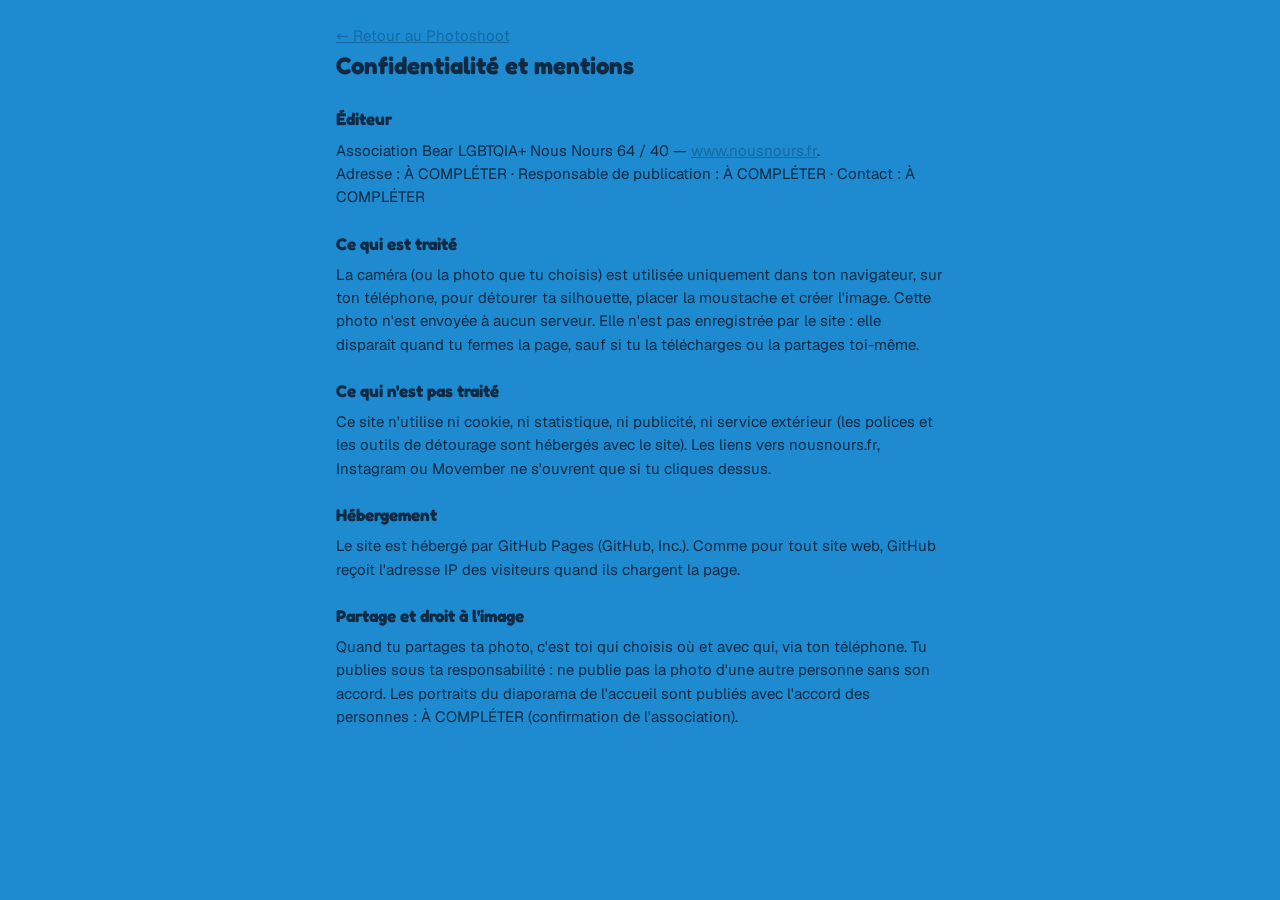
==== confidentialite.html @ da4e9d9c "Étape 7 : confidentialité visible, page confidentialite.html, case #lgbt #Bear décochable, avertisse" ====
<!DOCTYPE html>
<html lang="fr">
<head>
<meta charset="UTF-8">
<meta http-equiv="Content-Security-Policy" content="default-src 'none'; script-src 'self' 'wasm-unsafe-eval' 'unsafe-eval'; style-src 'self'; img-src 'self' blob: data:; font-src 'self'; media-src 'self' blob:; connect-src 'self'; worker-src 'self' blob:; manifest-src 'self'; base-uri 'none'; form-action 'none'">
<meta name="referrer" content="no-referrer">
<meta name="viewport" content="width=device-width, initial-scale=1">
<title>Confidentialité · Movember Nous Nours</title>
<link rel="stylesheet" href="style.css">
</head>
<body>
<main class="legal">
<p><a href="index.html">← Retour au Photoshoot</a></p>
<h1>Confidentialité et mentions</h1>

<h2>Éditeur</h2>
<p>Association Bear LGBTQIA+ Nous Nours 64 / 40 — <a href="https://www.nousnours.fr" rel="noopener">www.nousnours.fr</a>.<br>
Adresse : À COMPLÉTER · Responsable de publication : À COMPLÉTER · Contact : À COMPLÉTER</p>

<h2>Ce qui est traité</h2>
<p>La caméra (ou la photo que tu choisis) est utilisée uniquement dans ton navigateur, sur ton téléphone, pour détourer ta silhouette, placer la moustache et créer l'image. Cette photo n'est envoyée à aucun serveur. Elle n'est pas enregistrée par le site : elle disparaît quand tu fermes la page, sauf si tu la télécharges ou la partages toi-même.</p>

<h2>Ce qui n'est pas traité</h2>
<p>Ce site n'utilise ni cookie, ni statistique, ni publicité, ni service extérieur (les polices et les outils de détourage sont hébergés avec le site). Les liens vers nousnours.fr, Instagram ou Movember ne s'ouvrent que si tu cliques dessus.</p>

<h2>Hébergement</h2>
<p>Le site est hébergé par GitHub Pages (GitHub, Inc.). Comme pour tout site web, GitHub reçoit l'adresse IP des visiteurs quand ils chargent la page.</p>

<h2>Partage et droit à l'image</h2>
<p>Quand tu partages ta photo, c'est toi qui choisis où et avec qui, via ton téléphone. Tu publies sous ta responsabilité : ne publie pas la photo d'une autre personne sans son accord. Les portraits du diaporama de l'accueil sont publiés avec l'accord des personnes : À COMPLÉTER (confirmation de l'association).</p>
</main>
</body>
</html>
---- style.css ----
@font-face{font-family:"Fredoka";font-style:normal;font-weight:500;font-display:swap;src:url("fonts/fredoka-latin-500.woff2") format("woff2");unicode-range:U+0000-00FF,U+0131,U+0152-0153,U+02BB-02BC,U+02C6,U+02DA,U+02DC,U+0304,U+0308,U+0329,U+2000-206F,U+20AC,U+2122,U+2191,U+2193,U+2212,U+2215,U+FEFF,U+FFFD}
@font-face{font-family:"Fredoka";font-style:normal;font-weight:600;font-display:swap;src:url("fonts/fredoka-latin-600.woff2") format("woff2");unicode-range:U+0000-00FF,U+0131,U+0152-0153,U+02BB-02BC,U+02C6,U+02DA,U+02DC,U+0304,U+0308,U+0329,U+2000-206F,U+20AC,U+2122,U+2191,U+2193,U+2212,U+2215,U+FEFF,U+FFFD}
@font-face{font-family:"Fredoka";font-style:normal;font-weight:700;font-display:swap;src:url("fonts/fredoka-latin-700.woff2") format("woff2");unicode-range:U+0000-00FF,U+0131,U+0152-0153,U+02BB-02BC,U+02C6,U+02DA,U+02DC,U+0304,U+0308,U+0329,U+2000-206F,U+20AC,U+2122,U+2191,U+2193,U+2212,U+2215,U+FEFF,U+FFFD}
@font-face{font-family:"Geist";font-style:normal;font-weight:400;font-display:swap;src:url("fonts/geist-latin-400.woff2") format("woff2");unicode-range:U+0000-00FF,U+0131,U+0152-0153,U+02BB-02BC,U+02C6,U+02DA,U+02DC,U+0304,U+0308,U+0329,U+2000-206F,U+20AC,U+2122,U+2191,U+2193,U+2212,U+2215,U+FEFF,U+FFFD}
@font-face{font-family:"Geist";font-style:normal;font-weight:600;font-display:swap;src:url("fonts/geist-latin-600.woff2") format("woff2");unicode-range:U+0000-00FF,U+0131,U+0152-0153,U+02BB-02BC,U+02C6,U+02DA,U+02DC,U+0304,U+0308,U+0329,U+2000-206F,U+20AC,U+2122,U+2191,U+2193,U+2212,U+2215,U+FEFF,U+FFFD}
:root{
  --blue:#1e8bd0; --blue-deep:#136aa3; --orange:#ff7a1a; --cream:#fff8e6; --ink:#102a43; --fur:#7a4a22;
  --safe-t:env(safe-area-inset-top,0px); --safe-b:env(safe-area-inset-bottom,0px);
}
*{box-sizing:border-box;margin:0;padding:0}
html,body{background:var(--blue);color:#fff;font-family:"Geist",system-ui,sans-serif;-webkit-tap-highlight-color:transparent}
h1,h2,h3,.fr{font-family:"Fredoka",system-ui,sans-serif}
button{font:inherit;color:inherit;background:none;border:0;cursor:pointer}
img{display:block;max-width:100%}
[hidden]{display:none!important}
:focus-visible{outline:3px solid #fff;outline-offset:2px}

/* ---------- header ---------- */
.top{position:sticky;top:0;z-index:30;padding-top:var(--safe-t);backdrop-filter:blur(14px);-webkit-backdrop-filter:blur(14px);background:rgba(30,139,208,.82);border-bottom:1px solid rgba(255,255,255,.18)}
.top-in{max-width:520px;margin:0 auto;height:58px;padding:0 16px;display:flex;align-items:center;justify-content:space-between}
.brand{display:flex;align-items:center;gap:10px}
.brand-dot{width:38px;height:38px;border-radius:50%;background:#fff;display:grid;place-items:center;overflow:hidden;box-shadow:0 2px 8px rgba(0,0,0,.2)}
.brand-dot img{width:30px;height:30px;object-fit:contain}
.brand b{font-family:"Fredoka";font-weight:700;letter-spacing:.04em}
.tag{margin-left:4px;font-size:10px;font-weight:700;padding:5px 10px;border-radius:99px;background:#fff;color:var(--blue)}
.btn-info{display:inline-flex;align-items:center;color:inherit;text-decoration:none;height:32px;padding:0 14px;border-radius:99px;background:rgba(255,255,255,.18);font-size:12px;font-weight:600}
#infos a{color:#fff;text-decoration:underline}
#infos{max-width:520px;margin:0 auto;padding:12px 16px;font-size:13px;line-height:1.4;background:rgba(0,0,0,.22)}

/* ---------- landing ---------- */
main{max-width:520px;margin:0 auto;padding:20px 16px calc(40px + var(--safe-b))}
.hero{position:relative;border-radius:28px;padding:18px;color:var(--ink);background:linear-gradient(180deg,rgba(255,255,255,.18),rgba(255,255,255,.62));border:1px solid rgba(255,255,255,.5);box-shadow:0 24px 60px rgba(8,50,84,.35)}
.hero-pills{display:flex;justify-content:space-between;align-items:center;gap:6px}
.pill-black{background:#000;color:#fff;font-size:clamp(6px,1.78vw,11px);font-weight:700;letter-spacing:0;padding:8px 12px;border-radius:99px;white-space:nowrap;min-width:0}
.pill-orange{flex:none;text-decoration:none;display:inline-block;background:var(--orange);color:#fff;font-size:clamp(9px,2.6vw,11px);font-weight:700;padding:8px 10px;border-radius:99px;white-space:nowrap}
.hero-grid{margin-top:16px;display:grid;grid-template-columns:1.12fr .88fr;gap:12px;align-items:start}
.hero-logo{width:100%}
.hero-title{width:100%;margin-top:2px}
.dates span{font-weight:500;opacity:.95}
.dates{margin-top:16px;text-align:center;white-space:nowrap;font-family:"Fredoka";font-weight:600;font-size:clamp(10px,3vw,17px);color:#fff;text-shadow:0 2px 0 rgba(8,50,84,.35)}
.frame-wrap{position:relative;align-self:end;margin-bottom:6px}
.frame{position:relative;aspect-ratio:4/5;border-radius:22px;border:4px solid #fff;overflow:hidden;transform:rotate(2.5deg);box-shadow:0 10px 26px rgba(8,50,84,.35);background:var(--blue)}
.frame img.slide{position:absolute;inset:0;width:100%;height:100%;object-fit:cover;opacity:0;transition:opacity .9s ease}
.frame img.slide.on{opacity:1}
.frame-tag{position:absolute;right:-6px;bottom:-12px;background:#000;color:#fff;font-size:10px;font-weight:600;padding:5px 10px;border-radius:99px;transform:rotate(-6deg)}
.note{margin-top:18px;border:2px solid #000;border-radius:20px;background:#fff;padding:14px;display:flex;gap:12px;align-items:flex-start}
.note .ico{flex:none;width:48px;height:48px;border-radius:50%;background:var(--orange);border:3px solid #000;display:grid;place-items:center;overflow:hidden}
.note .ico img{width:30px}
.chips{display:flex;gap:6px;flex-wrap:wrap;margin-bottom:8px}
.chip{font-size:10px;font-weight:700;padding:4px 9px;border-radius:99px}
.chip.b{background:var(--blue);color:#fff}.chip.k{background:#000;color:#fff}
.note p{font-size:13px;line-height:1.35;font-weight:600}
.note small{display:block;margin-top:6px;font-size:11.5px;font-weight:400;color:rgba(16,42,67,.65);line-height:1.35}
.feat{margin-top:16px;display:flex;gap:8px;flex-wrap:wrap}
.feat span{font-size:11px;font-weight:700;padding:8px 14px;border-radius:99px}
.feat .f1{background:var(--blue);color:#fff}.feat .f2{background:#fff;color:#000;border:1px solid rgba(0,0,0,.1)}.feat .f3{background:#000;color:#fff}
.tiles{margin-top:16px;display:grid;grid-template-columns:repeat(4,1fr);gap:8px}
.tile{aspect-ratio:1;border-radius:14px;background:var(--cream);border:1px solid rgba(0,0,0,.07);display:grid;place-items:center;padding:8px}
.tile img{max-height:44px;object-fit:contain}
.cta{margin-top:18px;width:100%;height:58px;border-radius:99px;background:#000;color:#fff;font-family:"Fredoka";font-weight:700;font-size:19px;letter-spacing:.02em;box-shadow:0 10px 24px rgba(0,0,0,.3);transition:transform .12s}
.cta:active{transform:scale(.97)}
.cta-note{margin-top:8px;text-align:center;font-size:11px;font-weight:600;color:rgba(16,42,67,.6)}
.how{margin-top:22px;border-radius:22px;padding:16px;background:rgba(255,255,255,.1);border:1px solid rgba(255,255,255,.22)}
.how h2{font-size:12px;font-weight:700;letter-spacing:.12em;opacity:.85}
.how-grid{margin-top:12px;display:grid;grid-template-columns:repeat(3,1fr);gap:10px}
.how-grid div{border-radius:14px;padding:12px;font-size:12px;line-height:1.3;background:#fff;color:#000}
.how-grid div:last-child{background:#000;color:#fff}
.how-grid b{display:block;margin-bottom:4px;font-size:13px}
.pack{margin-top:22px;display:grid;grid-template-columns:1fr 1fr;gap:12px}
.pack img{border-radius:18px;border:4px solid #fff;box-shadow:0 8px 22px rgba(8,50,84,.3);width:100%}
footer a{color:inherit;text-decoration:underline;text-underline-offset:2px}
footer{margin-top:26px;font-size:11px;opacity:.8;text-align:center;line-height:1.5}

/* ---------- camera ---------- */
.screen{position:fixed;left:0;right:0;top:0;height:100vh;height:100dvh;z-index:50;background:#06202f;display:flex;flex-direction:column;padding-top:var(--safe-t);overflow:hidden}
#vid{position:absolute;width:2px;height:2px;opacity:0;pointer-events:none}
.cam-top{flex:none;display:flex;align-items:center;justify-content:space-between;gap:8px;padding:10px 12px}
.cam-top button{height:38px;padding:0 14px;border-radius:99px;background:rgba(255,255,255,.14);font-size:13px;font-weight:600}
.hint{flex:1;text-align:center;font-size:11px;font-weight:700;padding:9px 10px;border-radius:99px;background:#fff;color:#000;white-space:nowrap;overflow:hidden;text-overflow:ellipsis}
.stage{position:relative;flex:1 1 0;min-height:0;overflow:hidden}
#preview{position:absolute;left:10px;top:0;width:calc(100% - 20px);height:calc(100% - 6px);object-fit:contain;border-radius:14px}
.overlay{position:absolute;inset:0;display:grid;place-items:center;text-align:center;padding:24px}
#loading{background:rgba(6,32,47,.78);border-radius:14px;margin:0 10px;gap:14px;align-content:center}
.spin{width:44px;height:44px;border-radius:50%;border:5px solid rgba(255,255,255,.25);border-top-color:#fff;animation:spin 1s linear infinite;margin:0 auto}
@keyframes spin{to{transform:rotate(360deg)}}
#count{pointer-events:none;font-family:"Fredoka";font-weight:700;font-size:min(34vw,200px);color:#fff;text-shadow:0 6px 30px rgba(0,0,0,.5)}
#flash{background:#fff;opacity:0;pointer-events:none;border-radius:14px;margin:0 10px}
#flash.go{animation:flash .22s ease}
@keyframes flash{0%{opacity:0}40%{opacity:1}100%{opacity:0}}
#cam-error{background:rgba(6,32,47,.92);border-radius:14px;margin:0 10px;font-size:14px;line-height:1.45;gap:14px;align-content:center}
#cam-error button{margin:0 auto;height:44px;padding:0 20px;border-radius:99px;background:#fff;color:#000;font-weight:700}
.cam-bottom{flex:none;width:100%;max-width:720px;margin:0 auto;max-height:58vh;max-height:58dvh;overflow-y:auto;padding:8px 12px calc(10px + var(--safe-b));background:#06202f}
.carousel{display:flex;gap:8px;overflow-x:auto;scroll-snap-type:x proximity;padding:2px 2px 8px;scrollbar-width:none;-webkit-overflow-scrolling:touch}
.carousel::-webkit-scrollbar{display:none}
.card{flex:none;width:104px;scroll-snap-align:center;border-radius:16px;padding:8px 6px;display:flex;flex-direction:column;align-items:center;background:rgba(255,255,255,.12);border:2px solid rgba(255,255,255,.18);text-align:center;transition:transform .12s}
.card[aria-pressed=true]{background:#fff;border-color:#fff;color:#000;transform:scale(1.03)}
.card .im{height:42px;width:100%;display:grid;place-items:center}
.card .nf{font-size:30px;line-height:1}
.card .im img{max-height:38px;max-width:100%;object-fit:contain}
.card b{display:block;margin-top:4px;min-height:2.2em;font-family:"Fredoka";font-size:11px;line-height:1.1}
.card i{display:block;font-style:normal;font-size:9px;line-height:1.15;opacity:.7;margin-top:2px}
details#adjust summary{list-style:none;cursor:pointer;font-size:12px;font-weight:600;opacity:.85;padding:0 4px 6px}
details#adjust summary::-webkit-details-marker{display:none}
.sliders{display:grid;grid-template-columns:repeat(3,1fr);gap:8px;padding-bottom:8px}
.sliders label{min-width:0;font-size:10px;font-weight:600;color:rgba(255,255,255,.75)}
.sliders input{width:100%;accent-color:#fff}
.shutter-row{display:flex;align-items:center;justify-content:space-between;gap:12px}
.round{width:56px;height:56px;border-radius:50%;background:rgba(255,255,255,.14);display:grid;place-items:center;font-size:11px;font-weight:600;text-align:center;line-height:1.1;cursor:pointer}
.shutter{width:72px;height:72px;border-radius:50%;background:#fff;display:grid;place-items:center;box-shadow:0 0 0 6px rgba(255,255,255,.25);transition:transform .1s}
.shutter:active{transform:scale(.94)}
.shutter span{width:58px;height:58px;border-radius:50%;border:3px solid #000}

/* ---------- result ---------- */
.res-card{border-radius:24px;background:#fff;padding:8px;box-shadow:0 20px 50px rgba(8,50,84,.35)}
.res-card img{border-radius:18px;width:100%;aspect-ratio:4/5;object-fit:cover}
.res-meta{padding:10px 8px 6px;color:#000}
.res-meta b{font-family:"Fredoka";font-size:16px}
.res-meta small{display:block;font-size:12px;color:rgba(0,0,0,.6)}
.row2{margin-top:14px;display:grid;grid-template-columns:1fr 1fr;gap:10px}
.btn{height:50px;border-radius:99px;font-weight:700;font-size:14px;background:rgba(255,255,255,.16);border:1px solid rgba(255,255,255,.3)}
.btn.w{background:#fff;color:#000;border-color:#fff}
.share{margin-top:12px;width:100%;min-height:64px;border-radius:99px;background:#000;color:#fff;font-family:"Fredoka";font-weight:700;font-size:18px;box-shadow:0 10px 26px rgba(0,0,0,.3);padding:8px 18px;line-height:1.15}
.share small{display:block;font-family:"Geist";font-weight:400;font-size:11px;opacity:.75;margin-top:2px}
.packbox{margin-top:16px;border-radius:20px;background:#fff;color:#000;padding:14px}
.packbox h3{font-size:15px}
.packbox p{margin-top:4px;font-size:12px;line-height:1.4;color:rgba(0,0,0,.7)}
.pack3{margin-top:10px;display:grid;grid-template-columns:repeat(3,1fr);gap:8px}
.pack3 img{width:100%;aspect-ratio:4/5;object-fit:cover;border-radius:10px;border:1px solid rgba(0,0,0,.1);background:var(--blue)}
.cap{margin-top:12px;border-radius:14px;background:var(--cream);border:1px solid rgba(0,0,0,.1);padding:12px;font-size:12px;line-height:1.45}
.cap button{margin-top:8px;height:36px;padding:0 16px;border-radius:99px;background:var(--blue);color:#fff;font-weight:700;font-size:12px}
#toast{position:fixed;left:50%;bottom:calc(24px + var(--safe-b));transform:translate(-50%,20px);opacity:0;pointer-events:none;z-index:99;max-width:min(92vw,420px);background:#000;color:#fff;font-size:13px;font-weight:600;line-height:1.35;padding:12px 18px;border-radius:16px;text-align:center;transition:.25s}
#toast.on{opacity:1;transform:translate(-50%,0)}
@media (max-height:720px){
  .cam-top{padding:6px 12px}.cam-top button{height:34px}
  .card{width:88px;padding:6px 4px}.card .im{height:30px}.card .im img{max-height:28px}.card .nf{font-size:24px}.card i{display:none}.card b{min-height:0}
  .round{width:46px;height:46px}.shutter{width:62px;height:62px}.shutter span{width:48px;height:48px}
  .cam-bottom{padding-top:6px}
}
@media (max-height:560px){.sliders{display:none}}
@media (prefers-reduced-motion:reduce){*{animation:none!important;transition:none!important}}
#loading-text{margin-top:14px;font-weight:600}

#cap-text{user-select:text;-webkit-user-select:text}
.cap-tags{display:block;margin-top:8px;font-size:12px;font-weight:600}
.cap-warn{margin-top:8px;font-size:12px;line-height:1.4;color:rgba(16,42,67,.75)}
.legal{max-width:640px;margin:0 auto;padding:24px 16px 48px;line-height:1.55;font-size:15px;color:#102a43}
.legal h1{font-size:24px;margin:0 0 12px}.legal h2{font-size:17px;margin:22px 0 6px}
.legal a{color:#136aa3}
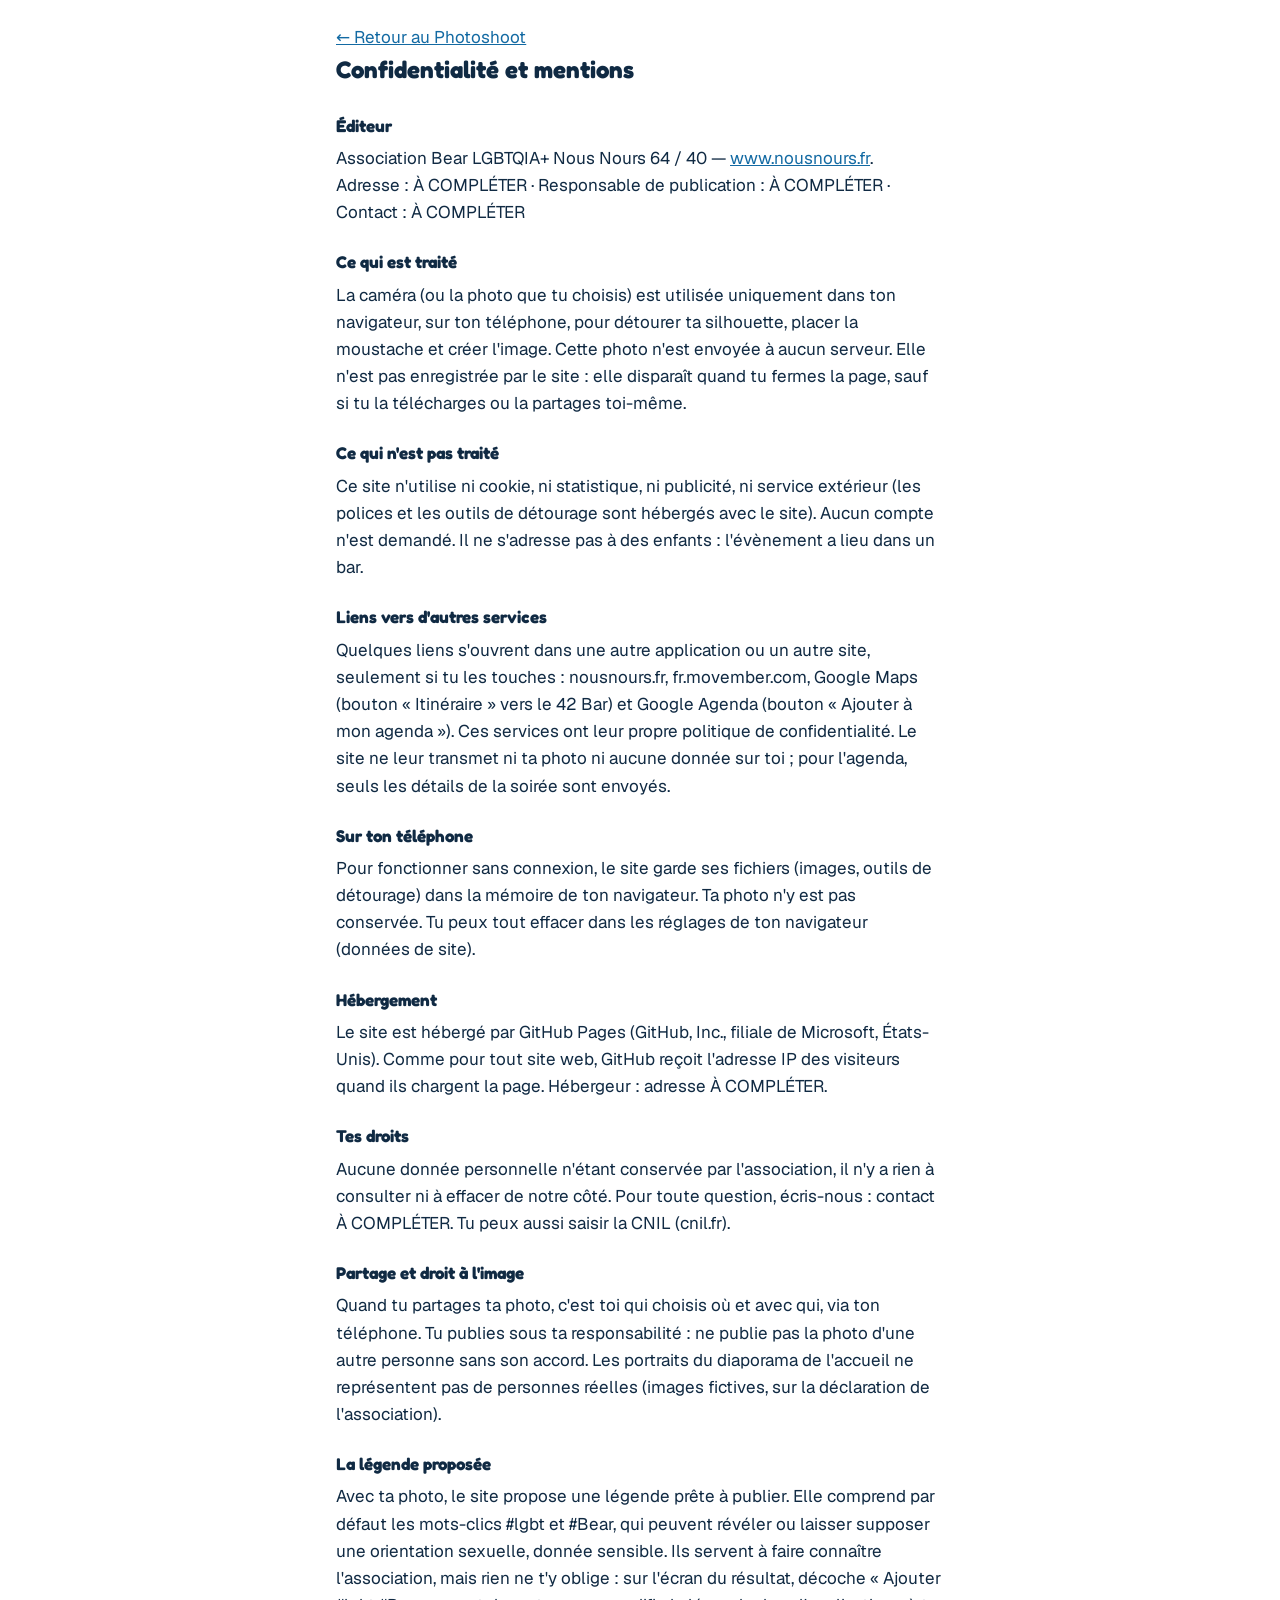
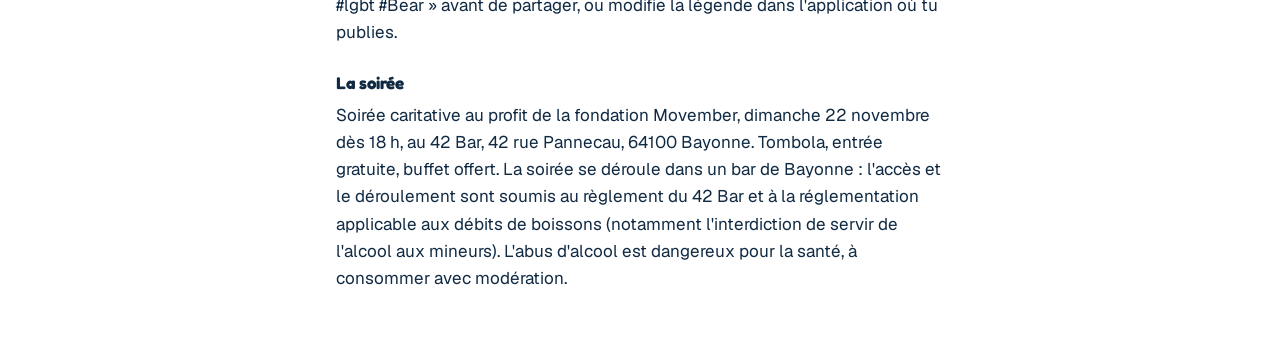
==== commit 7402184b: "Accessibilité, RGPD, petits écrans, agenda Google, partage via le menu natif - Agenda : lien Google " ====
--- a/confidentialite.html
+++ b/confidentialite.html
@@ -2,7 +2,7 @@
 <html lang="fr">
 <head>
 <meta charset="UTF-8">
-<meta http-equiv="Content-Security-Policy" content="default-src 'none'; script-src 'self' 'wasm-unsafe-eval' 'unsafe-eval'; style-src 'self'; img-src 'self' blob: data:; font-src 'self'; media-src 'self' blob:; connect-src 'self'; worker-src 'self' blob:; manifest-src 'self'; base-uri 'none'; form-action 'none'">
+<meta http-equiv="Content-Security-Policy" content="default-src 'none'; script-src 'none'; style-src 'self'; img-src 'self'; font-src 'self'; media-src 'self' blob:; connect-src 'self'; worker-src 'self' blob:; manifest-src 'self'; base-uri 'none'; form-action 'none'">
 <meta name="referrer" content="no-referrer">
 <meta name="viewport" content="width=device-width, initial-scale=1">
 <title>Confidentialité · Movember Nous Nours</title>
@@ -21,13 +21,28 @@
 <p>La caméra (ou la photo que tu choisis) est utilisée uniquement dans ton navigateur, sur ton téléphone, pour détourer ta silhouette, placer la moustache et créer l'image. Cette photo n'est envoyée à aucun serveur. Elle n'est pas enregistrée par le site : elle disparaît quand tu fermes la page, sauf si tu la télécharges ou la partages toi-même.</p>
 
 <h2>Ce qui n'est pas traité</h2>
-<p>Ce site n'utilise ni cookie, ni statistique, ni publicité, ni service extérieur (les polices et les outils de détourage sont hébergés avec le site). Les liens vers nousnours.fr, Instagram ou Movember ne s'ouvrent que si tu cliques dessus.</p>
+<p>Ce site n'utilise ni cookie, ni statistique, ni publicité, ni service extérieur (les polices et les outils de détourage sont hébergés avec le site). Aucun compte n'est demandé. Il ne s'adresse pas à des enfants : l'évènement a lieu dans un bar.</p>
+
+<h2>Liens vers d'autres services</h2>
+<p>Quelques liens s'ouvrent dans une autre application ou un autre site, seulement si tu les touches : nousnours.fr, fr.movember.com, Google Maps (bouton « Itinéraire » vers le 42 Bar) et Google Agenda (bouton « Ajouter à mon agenda »). Ces services ont leur propre politique de confidentialité. Le site ne leur transmet ni ta photo ni aucune donnée sur toi ; pour l'agenda, seuls les détails de la soirée sont envoyés.</p>
+
+<h2>Sur ton téléphone</h2>
+<p>Pour fonctionner sans connexion, le site garde ses fichiers (images, outils de détourage) dans la mémoire de ton navigateur. Ta photo n'y est pas conservée. Tu peux tout effacer dans les réglages de ton navigateur (données de site).</p>
 
 <h2>Hébergement</h2>
-<p>Le site est hébergé par GitHub Pages (GitHub, Inc.). Comme pour tout site web, GitHub reçoit l'adresse IP des visiteurs quand ils chargent la page.</p>
+<p>Le site est hébergé par GitHub Pages (GitHub, Inc., filiale de Microsoft, États-Unis). Comme pour tout site web, GitHub reçoit l'adresse IP des visiteurs quand ils chargent la page. Hébergeur : adresse À COMPLÉTER.</p>
+
+<h2>Tes droits</h2>
+<p>Aucune donnée personnelle n'étant conservée par l'association, il n'y a rien à consulter ni à effacer de notre côté. Pour toute question, écris-nous : contact À COMPLÉTER. Tu peux aussi saisir la CNIL (cnil.fr).</p>
 
 <h2>Partage et droit à l'image</h2>
-<p>Quand tu partages ta photo, c'est toi qui choisis où et avec qui, via ton téléphone. Tu publies sous ta responsabilité : ne publie pas la photo d'une autre personne sans son accord. Les portraits du diaporama de l'accueil sont publiés avec l'accord des personnes : À COMPLÉTER (confirmation de l'association).</p>
+<p>Quand tu partages ta photo, c'est toi qui choisis où et avec qui, via ton téléphone. Tu publies sous ta responsabilité : ne publie pas la photo d'une autre personne sans son accord. Les portraits du diaporama de l'accueil ne représentent pas de personnes réelles (images fictives, sur la déclaration de l'association).</p>
+
+<h2>La légende proposée</h2>
+<p>Avec ta photo, le site propose une légende prête à publier. Elle comprend par défaut les mots-clics #lgbt et #Bear, qui peuvent révéler ou laisser supposer une orientation sexuelle, donnée sensible. Ils servent à faire connaître l'association, mais rien ne t'y oblige : sur l'écran du résultat, décoche « Ajouter #lgbt #Bear » avant de partager, ou modifie la légende dans l'application où tu publies.</p>
+
+<h2>La soirée</h2>
+<p>Soirée caritative au profit de la fondation Movember, dimanche 22 novembre dès 18 h, au 42 Bar, 42 rue Pannecau, 64100 Bayonne. Tombola, entrée gratuite, buffet offert. La soirée se déroule dans un bar de Bayonne : l'accès et le déroulement sont soumis au règlement du 42 Bar et à la réglementation applicable aux débits de boissons (notamment l'interdiction de servir de l'alcool aux mineurs). L'abus d'alcool est dangereux pour la santé, à consommer avec modération.</p>
 </main>
 </body>
 </html>
--- a/style.css
+++ b/style.css
@@ -4,79 +4,80 @@
 @font-face{font-family:"Geist";font-style:normal;font-weight:400;font-display:swap;src:url("fonts/geist-latin-400.woff2") format("woff2");unicode-range:U+0000-00FF,U+0131,U+0152-0153,U+02BB-02BC,U+02C6,U+02DA,U+02DC,U+0304,U+0308,U+0329,U+2000-206F,U+20AC,U+2122,U+2191,U+2193,U+2212,U+2215,U+FEFF,U+FFFD}
 @font-face{font-family:"Geist";font-style:normal;font-weight:600;font-display:swap;src:url("fonts/geist-latin-600.woff2") format("woff2");unicode-range:U+0000-00FF,U+0131,U+0152-0153,U+02BB-02BC,U+02C6,U+02DA,U+02DC,U+0304,U+0308,U+0329,U+2000-206F,U+20AC,U+2122,U+2191,U+2193,U+2212,U+2215,U+FEFF,U+FFFD}
 :root{
-  --blue:#1e8bd0; --blue-deep:#136aa3; --orange:#ff7a1a; --cream:#fff8e6; --ink:#102a43; --fur:#7a4a22;
+  --blue:#1976b5; --blue-deep:#136aa3; --orange:#a94400; --cream:#fff8e6; --ink:#102a43; --fur:#7a4a22;
   --safe-t:env(safe-area-inset-top,0px); --safe-b:env(safe-area-inset-bottom,0px);
 }
 *{box-sizing:border-box;margin:0;padding:0}
-html,body{background:var(--blue);color:#fff;font-family:"Geist",system-ui,sans-serif;-webkit-tap-highlight-color:transparent}
+html,body{background:var(--blue);color:#fff;font-family:"Geist",system-ui,sans-serif;font-size:100%;line-height:1.5;-webkit-tap-highlight-color:transparent}
 h1,h2,h3,.fr{font-family:"Fredoka",system-ui,sans-serif}
 button{font:inherit;color:inherit;background:none;border:0;cursor:pointer}
 img{display:block;max-width:100%}
 [hidden]{display:none!important}
-:focus-visible{outline:3px solid #fff;outline-offset:2px}
+:focus-visible{outline:3px solid #000;outline-offset:2px;box-shadow:0 0 0 2px #fff}   /* anneau noir + liseré blanc : visible sur fond clair comme sombre */
+.skip{position:absolute;left:8px;top:-60px;z-index:100;background:#fff;color:#000;padding:12px 16px;border-radius:12px;font-weight:700}.skip:focus{top:8px}
 
 /* ---------- header ---------- */
-.top{position:sticky;top:0;z-index:30;padding-top:var(--safe-t);backdrop-filter:blur(14px);-webkit-backdrop-filter:blur(14px);background:rgba(30,139,208,.82);border-bottom:1px solid rgba(255,255,255,.18)}
-.top-in{max-width:520px;margin:0 auto;height:58px;padding:0 16px;display:flex;align-items:center;justify-content:space-between}
+.top{position:sticky;top:0;z-index:30;padding-top:var(--safe-t);background:rgba(25,118,181,.82);border-bottom:1px solid rgba(255,255,255,.18)}
+.top-in{max-width:520px;margin:0 auto;min-height:58px;padding:5px 16px;display:flex;align-items:center;justify-content:space-between;flex-wrap:wrap;gap:6px}
 .brand{display:flex;align-items:center;gap:10px}
 .brand-dot{width:38px;height:38px;border-radius:50%;background:#fff;display:grid;place-items:center;overflow:hidden;box-shadow:0 2px 8px rgba(0,0,0,.2)}
 .brand-dot img{width:30px;height:30px;object-fit:contain}
 .brand b{font-family:"Fredoka";font-weight:700;letter-spacing:.04em}
-.tag{margin-left:4px;font-size:10px;font-weight:700;padding:5px 10px;border-radius:99px;background:#fff;color:var(--blue)}
-.btn-info{display:inline-flex;align-items:center;color:inherit;text-decoration:none;height:32px;padding:0 14px;border-radius:99px;background:rgba(255,255,255,.18);font-size:12px;font-weight:600}
+.tag{margin-left:4px;font-size:.875rem;font-weight:700;padding:5px 10px;border-radius:99px;background:#fff;color:var(--blue)}
+.btn-info{display:inline-flex;align-items:center;color:inherit;text-decoration:none;min-height:48px;padding:0 16px;border-radius:99px;background:rgba(0,0,0,.28);font-size:.875rem;font-weight:600}
 #infos a{color:#fff;text-decoration:underline}
-#infos{max-width:520px;margin:0 auto;padding:12px 16px;font-size:13px;line-height:1.4;background:rgba(0,0,0,.22)}
+#infos{max-width:520px;margin:12px auto 0;padding:12px 16px;font-size:.875rem;line-height:1.5;background:rgba(0,0,0,.22);border-radius:14px}
 
 /* ---------- landing ---------- */
 main{max-width:520px;margin:0 auto;padding:20px 16px calc(40px + var(--safe-b))}
 .hero{position:relative;border-radius:28px;padding:18px;color:var(--ink);background:linear-gradient(180deg,rgba(255,255,255,.18),rgba(255,255,255,.62));border:1px solid rgba(255,255,255,.5);box-shadow:0 24px 60px rgba(8,50,84,.35)}
-.hero-pills{display:flex;justify-content:space-between;align-items:center;gap:6px}
-.pill-black{background:#000;color:#fff;font-size:clamp(6px,1.78vw,11px);font-weight:700;letter-spacing:0;padding:8px 12px;border-radius:99px;white-space:nowrap;min-width:0}
-.pill-orange{flex:none;text-decoration:none;display:inline-block;background:var(--orange);color:#fff;font-size:clamp(9px,2.6vw,11px);font-weight:700;padding:8px 10px;border-radius:99px;white-space:nowrap}
+.hero-pills{display:flex;justify-content:space-between;align-items:center;gap:8px;flex-wrap:wrap}
+.pill-black{background:#000;color:#fff;font-size:.875rem;font-weight:700;letter-spacing:0;padding:8px 14px;border-radius:18px;min-width:0;line-height:1.3}
+.pill-orange{flex:none;text-decoration:none;display:inline-flex;align-items:center;min-height:48px;background:var(--orange);color:#fff;font-size:.875rem;font-weight:700;padding:0 16px;border-radius:99px;white-space:nowrap}
 .hero-grid{margin-top:16px;display:grid;grid-template-columns:1.12fr .88fr;gap:12px;align-items:start}
 .hero-logo{width:100%}
 .hero-title{width:100%;margin-top:2px}
 .dates span{font-weight:500;opacity:.95}
-.dates{margin-top:16px;text-align:center;white-space:nowrap;font-family:"Fredoka";font-weight:600;font-size:clamp(10px,3vw,17px);color:#fff;text-shadow:0 2px 0 rgba(8,50,84,.35)}
+.dates{margin-top:16px;text-align:center;font-family:"Fredoka";font-weight:600;font-size:clamp(1rem,4.4vw,1.25rem);color:#fff;text-shadow:0 2px 0 rgba(8,50,84,.35)}
 .frame-wrap{position:relative;align-self:end;margin-bottom:6px}
 .frame{position:relative;aspect-ratio:4/5;border-radius:22px;border:4px solid #fff;overflow:hidden;transform:rotate(2.5deg);box-shadow:0 10px 26px rgba(8,50,84,.35);background:var(--blue)}
 .frame img.slide{position:absolute;inset:0;width:100%;height:100%;object-fit:cover;opacity:0;transition:opacity .9s ease}
 .frame img.slide.on{opacity:1}
-.frame-tag{position:absolute;right:-6px;bottom:-12px;background:#000;color:#fff;font-size:10px;font-weight:600;padding:5px 10px;border-radius:99px;transform:rotate(-6deg)}
+.frame-tag{position:absolute;right:-6px;bottom:-12px;background:#000;color:#fff;font-size:.875rem;font-weight:600;padding:5px 10px;border-radius:99px;transform:rotate(-6deg)}
 .note{margin-top:18px;border:2px solid #000;border-radius:20px;background:#fff;padding:14px;display:flex;gap:12px;align-items:flex-start}
 .note .ico{flex:none;width:48px;height:48px;border-radius:50%;background:var(--orange);border:3px solid #000;display:grid;place-items:center;overflow:hidden}
 .note .ico img{width:30px}
 .chips{display:flex;gap:6px;flex-wrap:wrap;margin-bottom:8px}
-.chip{font-size:10px;font-weight:700;padding:4px 9px;border-radius:99px}
+.chip{font-size:.875rem;font-weight:700;padding:4px 9px;border-radius:99px}
 .chip.b{background:var(--blue);color:#fff}.chip.k{background:#000;color:#fff}
-.note p{font-size:13px;line-height:1.35;font-weight:600}
-.note small{display:block;margin-top:6px;font-size:11.5px;font-weight:400;color:rgba(16,42,67,.65);line-height:1.35}
+.note p{font-size:1rem;line-height:1.5;font-weight:600}
+.note small{display:block;margin-top:6px;font-size:.875rem;font-weight:400;color:rgba(16,42,67,.85);line-height:1.5}
 .feat{margin-top:16px;display:flex;gap:8px;flex-wrap:wrap}
-.feat span{font-size:11px;font-weight:700;padding:8px 14px;border-radius:99px}
+.feat span{font-size:.875rem;font-weight:700;padding:8px 14px;border-radius:99px}
 .feat .f1{background:var(--blue);color:#fff}.feat .f2{background:#fff;color:#000;border:1px solid rgba(0,0,0,.1)}.feat .f3{background:#000;color:#fff}
 .tiles{margin-top:16px;display:grid;grid-template-columns:repeat(4,1fr);gap:8px}
 .tile{aspect-ratio:1;border-radius:14px;background:var(--cream);border:1px solid rgba(0,0,0,.07);display:grid;place-items:center;padding:8px}
 .tile img{max-height:44px;object-fit:contain}
-.cta{margin-top:18px;width:100%;height:58px;border-radius:99px;background:#000;color:#fff;font-family:"Fredoka";font-weight:700;font-size:19px;letter-spacing:.02em;box-shadow:0 10px 24px rgba(0,0,0,.3);transition:transform .12s}
+.cta{margin-top:18px;width:100%;min-height:58px;border-radius:99px;background:#000;color:#fff;font-family:"Fredoka";font-weight:700;font-size:1.2rem;letter-spacing:.02em;box-shadow:0 10px 24px rgba(0,0,0,.3);transition:transform .12s}
 .cta:active{transform:scale(.97)}
-.cta-note{margin-top:8px;text-align:center;font-size:11px;font-weight:600;color:rgba(16,42,67,.6)}
-.how{margin-top:22px;border-radius:22px;padding:16px;background:rgba(255,255,255,.1);border:1px solid rgba(255,255,255,.22)}
-.how h2{font-size:12px;font-weight:700;letter-spacing:.12em;opacity:.85}
-.how-grid{margin-top:12px;display:grid;grid-template-columns:repeat(3,1fr);gap:10px}
-.how-grid div{border-radius:14px;padding:12px;font-size:12px;line-height:1.3;background:#fff;color:#000}
+.cta-note{margin-top:8px;text-align:center;font-size:.875rem;font-weight:600;color:rgba(16,42,67,.9)}
+.how{margin-top:22px;border-radius:22px;padding:16px;background:rgba(0,0,0,.14);border:1px solid rgba(255,255,255,.22)}
+.how h2{font-size:1.125rem;font-weight:700}
+.how-grid{margin-top:12px;display:grid;grid-template-columns:1fr;gap:10px}
+.how-grid div{border-radius:14px;padding:12px 14px;font-size:1rem;line-height:1.5;background:#fff;color:#000}
 .how-grid div:last-child{background:#000;color:#fff}
-.how-grid b{display:block;margin-bottom:4px;font-size:13px}
+.how-grid b{display:block;margin-bottom:2px;font-size:1rem}
 .pack{margin-top:22px;display:grid;grid-template-columns:1fr 1fr;gap:12px}
 .pack img{border-radius:18px;border:4px solid #fff;box-shadow:0 8px 22px rgba(8,50,84,.3);width:100%}
 footer a{color:inherit;text-decoration:underline;text-underline-offset:2px}
-footer{margin-top:26px;font-size:11px;opacity:.8;text-align:center;line-height:1.5}
+footer{margin-top:26px;font-size:.875rem;text-align:center;line-height:1.6}
 
 /* ---------- camera ---------- */
 .screen{position:fixed;left:0;right:0;top:0;height:100vh;height:100dvh;z-index:50;background:#06202f;display:flex;flex-direction:column;padding-top:var(--safe-t);overflow:hidden}
 #vid{position:absolute;width:2px;height:2px;opacity:0;pointer-events:none}
 .cam-top{flex:none;display:flex;align-items:center;justify-content:space-between;gap:8px;padding:10px 12px}
-.cam-top button{height:38px;padding:0 14px;border-radius:99px;background:rgba(255,255,255,.14);font-size:13px;font-weight:600}
-.hint{flex:1;text-align:center;font-size:11px;font-weight:700;padding:9px 10px;border-radius:99px;background:#fff;color:#000;white-space:nowrap;overflow:hidden;text-overflow:ellipsis}
+.cam-top button{min-height:48px;min-width:48px;padding:0 16px;border-radius:99px;background:rgba(255,255,255,.18);font-size:.9375rem;font-weight:600}
+.hint{flex:1;text-align:center;font-size:.875rem;line-height:1.3;font-weight:700;padding:8px 12px;border-radius:18px;background:#fff;color:#000}
 .stage{position:relative;flex:1 1 0;min-height:0;overflow:hidden}
 #preview{position:absolute;left:10px;top:0;width:calc(100% - 20px);height:calc(100% - 6px);object-fit:contain;border-radius:14px}
 .overlay{position:absolute;inset:0;display:grid;place-items:center;text-align:center;padding:24px}
@@ -87,25 +88,28 @@
 #flash{background:#fff;opacity:0;pointer-events:none;border-radius:14px;margin:0 10px}
 #flash.go{animation:flash .22s ease}
 @keyframes flash{0%{opacity:0}40%{opacity:1}100%{opacity:0}}
-#cam-error{background:rgba(6,32,47,.92);border-radius:14px;margin:0 10px;font-size:14px;line-height:1.45;gap:14px;align-content:center}
-#cam-error button{margin:0 auto;height:44px;padding:0 20px;border-radius:99px;background:#fff;color:#000;font-weight:700}
+#cam-error{background:rgba(6,32,47,.95);border-radius:14px;margin:0 10px;font-size:1rem;line-height:1.5;gap:14px;align-content:center}
+#cam-error button{margin:0 auto;min-height:48px;padding:0 20px;border-radius:99px;background:#fff;color:#000;font-weight:700}
 .cam-bottom{flex:none;width:100%;max-width:720px;margin:0 auto;max-height:58vh;max-height:58dvh;overflow-y:auto;padding:8px 12px calc(10px + var(--safe-b));background:#06202f}
 .carousel{display:flex;gap:8px;overflow-x:auto;scroll-snap-type:x proximity;padding:2px 2px 8px;scrollbar-width:none;-webkit-overflow-scrolling:touch}
 .carousel::-webkit-scrollbar{display:none}
 .card{flex:none;width:104px;scroll-snap-align:center;border-radius:16px;padding:8px 6px;display:flex;flex-direction:column;align-items:center;background:rgba(255,255,255,.12);border:2px solid rgba(255,255,255,.18);text-align:center;transition:transform .12s}
-.card[aria-pressed=true]{background:#fff;border-color:#fff;color:#000;transform:scale(1.03)}
+.card[aria-checked=true]{background:#fff;border-color:#fff;color:#000;transform:scale(1.03)}
 .card .im{height:42px;width:100%;display:grid;place-items:center}
 .card .nf{font-size:30px;line-height:1}
 .card .im img{max-height:38px;max-width:100%;object-fit:contain}
-.card b{display:block;margin-top:4px;min-height:2.2em;font-family:"Fredoka";font-size:11px;line-height:1.1}
-.card i{display:block;font-style:normal;font-size:9px;line-height:1.15;opacity:.7;margin-top:2px}
-details#adjust summary{list-style:none;cursor:pointer;font-size:12px;font-weight:600;opacity:.85;padding:0 4px 6px}
+.card b{display:block;margin-top:4px;min-height:2.2em;font-family:"Fredoka";font-size:.875rem;line-height:1.2}
+.card i{display:block;font-style:normal;font-size:.875rem;line-height:1.2;margin-top:2px}
+details#adjust summary{list-style:none;cursor:pointer;display:flex;align-items:center;gap:8px;min-height:48px;font-size:.9375rem;font-weight:600;padding:0 4px}
+details#adjust summary::before{content:"▸";transition:transform .15s}
+details#adjust[open] summary::before{transform:rotate(90deg)}
 details#adjust summary::-webkit-details-marker{display:none}
-.sliders{display:grid;grid-template-columns:repeat(3,1fr);gap:8px;padding-bottom:8px}
-.sliders label{min-width:0;font-size:10px;font-weight:600;color:rgba(255,255,255,.75)}
-.sliders input{width:100%;accent-color:#fff}
+.sliders{display:grid;grid-template-columns:1fr;gap:6px;padding-bottom:8px}
+.sliders label{display:block;min-width:0;font-size:.9375rem;font-weight:600;color:#fff}
+.sliders output{font-weight:400;opacity:.85}
+.sliders input{display:block;width:100%;min-height:48px;accent-color:#fff}
 .shutter-row{display:flex;align-items:center;justify-content:space-between;gap:12px}
-.round{width:56px;height:56px;border-radius:50%;background:rgba(255,255,255,.14);display:grid;place-items:center;font-size:11px;font-weight:600;text-align:center;line-height:1.1;cursor:pointer}
+.round{width:60px;height:60px;border-radius:50%;background:rgba(255,255,255,.18);display:grid;place-items:center;font-size:.8125rem;font-weight:600;text-align:center;line-height:1.1;cursor:pointer}
 .shutter{width:72px;height:72px;border-radius:50%;background:#fff;display:grid;place-items:center;box-shadow:0 0 0 6px rgba(255,255,255,.25);transition:transform .1s}
 .shutter:active{transform:scale(.94)}
 .shutter span{width:58px;height:58px;border-radius:50%;border:3px solid #000}
@@ -114,35 +118,139 @@
 .res-card{border-radius:24px;background:#fff;padding:8px;box-shadow:0 20px 50px rgba(8,50,84,.35)}
 .res-card img{border-radius:18px;width:100%;aspect-ratio:4/5;object-fit:cover}
 .res-meta{padding:10px 8px 6px;color:#000}
-.res-meta b{font-family:"Fredoka";font-size:16px}
-.res-meta small{display:block;font-size:12px;color:rgba(0,0,0,.6)}
-.row2{margin-top:14px;display:grid;grid-template-columns:1fr 1fr;gap:10px}
-.btn{height:50px;border-radius:99px;font-weight:700;font-size:14px;background:rgba(255,255,255,.16);border:1px solid rgba(255,255,255,.3)}
+.res-meta b{font-family:"Fredoka";font-size:1.125rem}
+.res-meta small{display:block;font-size:.875rem;color:rgba(0,0,0,.75)}
+.row2{margin-top:8px;display:grid;grid-template-columns:1fr 1fr;gap:8px}
+.btn{min-height:52px;border-radius:99px;font-weight:700;font-size:1rem;background:rgba(0,0,0,.28);border:1px solid rgba(255,255,255,.3)}
 .btn.w{background:#fff;color:#000;border-color:#fff}
-.share{margin-top:12px;width:100%;min-height:64px;border-radius:99px;background:#000;color:#fff;font-family:"Fredoka";font-weight:700;font-size:18px;box-shadow:0 10px 26px rgba(0,0,0,.3);padding:8px 18px;line-height:1.15}
-.share small{display:block;font-family:"Geist";font-weight:400;font-size:11px;opacity:.75;margin-top:2px}
+.share{width:100%;min-height:60px;border-radius:99px;background:#000;color:#fff;font-family:"Fredoka";font-weight:700;font-size:1.25rem;box-shadow:0 10px 26px rgba(0,0,0,.3);padding:8px 18px;line-height:1.15}
+.actions{position:sticky;bottom:0;z-index:20;margin:16px -16px calc(-40px - var(--safe-b));padding:10px 16px calc(10px + var(--safe-b));background:rgba(19,106,163,.96);border-top:1px solid rgba(255,255,255,.25)}
 .packbox{margin-top:16px;border-radius:20px;background:#fff;color:#000;padding:14px}
-.packbox h3{font-size:15px}
-.packbox p{margin-top:4px;font-size:12px;line-height:1.4;color:rgba(0,0,0,.7)}
+.packbox h2{font-size:1.125rem}
+.packbox p{margin-top:4px;font-size:.9375rem;line-height:1.5;color:rgba(0,0,0,.8)}
 .pack3{margin-top:10px;display:grid;grid-template-columns:repeat(3,1fr);gap:8px}
 .pack3 img{width:100%;aspect-ratio:4/5;object-fit:cover;border-radius:10px;border:1px solid rgba(0,0,0,.1);background:var(--blue)}
-.cap{margin-top:12px;border-radius:14px;background:var(--cream);border:1px solid rgba(0,0,0,.1);padding:12px;font-size:12px;line-height:1.45}
-.cap button{margin-top:8px;height:36px;padding:0 16px;border-radius:99px;background:var(--blue);color:#fff;font-weight:700;font-size:12px}
-#toast{position:fixed;left:50%;bottom:calc(24px + var(--safe-b));transform:translate(-50%,20px);opacity:0;pointer-events:none;z-index:99;max-width:min(92vw,420px);background:#000;color:#fff;font-size:13px;font-weight:600;line-height:1.35;padding:12px 18px;border-radius:16px;text-align:center;transition:.25s}
+.cap{margin-top:12px;border-radius:14px;background:var(--cream);border:1px solid rgba(0,0,0,.1);padding:12px;font-size:.9375rem;line-height:1.5}
+.cap button{margin-top:8px;min-height:48px;padding:0 20px;border-radius:99px;background:var(--blue-deep);color:#fff;font-weight:700;font-size:1rem}
+#toast{position:fixed;left:50%;bottom:calc(24px + var(--safe-b));transform:translate(-50%,20px);opacity:0;pointer-events:none;z-index:99;max-width:min(92vw,420px);background:#000;color:#fff;font-size:1rem;font-weight:600;line-height:1.4;padding:12px 18px;border-radius:16px;text-align:center;transition:.25s}
 #toast.on{opacity:1;transform:translate(-50%,0)}
 @media (max-height:720px){
-  .cam-top{padding:6px 12px}.cam-top button{height:34px}
+  .cam-top{padding:6px 12px}
   .card{width:88px;padding:6px 4px}.card .im{height:30px}.card .im img{max-height:28px}.card .nf{font-size:24px}.card i{display:none}.card b{min-height:0}
-  .round{width:46px;height:46px}.shutter{width:62px;height:62px}.shutter span{width:48px;height:48px}
+  .round{width:52px;height:52px}.shutter{width:62px;height:62px}.shutter span{width:48px;height:48px}
   .cam-bottom{padding-top:6px}
 }
 @media (max-height:560px){.sliders{display:none}}
 @media (prefers-reduced-motion:reduce){*{animation:none!important;transition:none!important}}
-#loading-text{margin-top:14px;font-weight:600}
+#loading-text{margin-top:14px;font-weight:600;font-size:1rem}
 
 #cap-text{user-select:text;-webkit-user-select:text}
-.cap-tags{display:block;margin-top:8px;font-size:12px;font-weight:600}
-.cap-warn{margin-top:8px;font-size:12px;line-height:1.4;color:rgba(16,42,67,.75)}
-.legal{max-width:640px;margin:0 auto;padding:24px 16px 48px;line-height:1.55;font-size:15px;color:#102a43}
+.cap-tags{display:flex;align-items:center;gap:10px;min-height:48px;margin-top:4px;font-size:1rem;font-weight:600}
+.cap-tags input{width:24px;height:24px;flex:none}
+.cap-warn{margin-top:8px;font-size:.875rem;line-height:1.5;color:rgba(16,42,67,.9)}
+body:has(.legal){background:#fff}
+.legal{max-width:640px;margin:0 auto;padding:24px 16px 48px;line-height:1.6;font-size:1.0625rem;color:#102a43;background:#fff}
 .legal h1{font-size:24px;margin:0 0 12px}.legal h2{font-size:17px;margin:22px 0 6px}
 .legal a{color:#136aa3}
+
+.iab{margin:14px auto;max-width:520px;padding:12px 14px;border-radius:14px;background:#fff3cd;color:#102a43;font-size:1rem;line-height:1.5;text-align:center}
+.iab-btn{display:inline-flex;align-items:center;justify-content:center;margin-top:8px;padding:0 18px;min-height:44px;cursor:pointer}
+.dl-list{margin:12px 0;padding:12px;border-radius:14px;background:#fff3cd;color:#102a43;font-size:1rem;line-height:1.5}
+.dl-list .btn{margin:6px 6px 0 0}
+
+.sr-only{position:absolute;width:1px;height:1px;overflow:hidden;clip:rect(0 0 0 0);white-space:nowrap}
+h1.hero-h1{font:inherit;margin:0}
+.tag{margin-left:0;padding:5px 8px;letter-spacing:0}
+.brand{gap:6px}
+@media (max-width:380px){.brand b{font-size:14px;letter-spacing:0}.tag{padding:4px 6px}.btn-info{padding:0 8px}}
+.don{margin:12px 0;text-align:center;font-weight:700}
+.don a{color:#fff;text-decoration:underline;text-underline-offset:3px}
+
+/* moins de boutons à l'écran : en direct on ne montre que l'essentiel, les réglages arrivent avec la photo */
+.card i{display:none}.card b{min-height:0}
+#s-camera[data-mode=live] #adjust{display:none}
+#s-camera[data-mode=photo] #btn-gallery,#s-camera[data-mode=photo] #btn-timer,#s-camera[data-mode=photo] #btn-flip{visibility:hidden}
+.pause{display:block;margin:12px auto 0;min-height:48px;padding:0 18px;border-radius:99px;background:#fff;color:#000;font-weight:700;font-size:.9375rem}
+.don{font-size:1.0625rem}
+.feat{align-items:center}
+@media (prefers-reduced-motion:reduce){.pause{display:none}}
+.nets{display:grid;grid-template-columns:repeat(3,1fr);gap:8px;margin-top:8px}
+.net{display:flex;align-items:center;justify-content:center;gap:6px;min-height:48px;border-radius:99px;background:#fff;color:#000;font-weight:700;font-size:.9375rem}
+.more{display:flex;align-items:center;justify-content:center;margin:8px auto 0;min-height:48px;padding:0 20px;width:fit-content;max-width:100%;border-radius:99px;background:#fff;color:var(--blue-deep);font-weight:700;font-size:1rem;text-decoration:underline;text-underline-offset:3px;text-align:center}
+.eyebrow{font-size:.875rem;font-weight:700;letter-spacing:.04em;text-transform:uppercase;color:var(--blue-deep);margin-bottom:6px}
+.feat{display:block;font-family:"Fredoka";font-weight:600;font-size:1.125rem;line-height:1.4;text-align:center;color:var(--ink)}
+.mous{margin-top:22px;padding:0 4px}
+.mous h2{font-size:1.125rem;font-weight:700}
+.mous p{margin-top:4px;font-size:1rem}
+.tiles{margin-top:10px;display:flex;gap:10px;justify-content:space-between}
+.tile{flex:1;aspect-ratio:auto;background:none;border:0;border-radius:0;padding:0;display:block}
+.tile img{max-height:56px;width:100%;margin:0 auto}
+button.zoom{display:block;padding:0;border-radius:18px;cursor:zoom-in}
+button.zoom img{pointer-events:none}
+.lightbox{position:fixed;inset:0;z-index:200;background:rgba(0,0,0,.92);display:flex;flex-direction:column;align-items:center;justify-content:center;gap:12px;padding:12px calc(12px + env(safe-area-inset-right,0px)) calc(12px + var(--safe-b)) 12px;cursor:zoom-out}
+.lightbox img{max-width:100%;max-height:calc(100dvh - 100px);object-fit:contain;border-radius:12px}
+.lb-close{min-height:48px;padding:0 22px;border-radius:99px;background:#fff;color:#000;font-weight:700;font-size:1rem}
+.hero-grid{display:block;text-align:center}
+.hero-logo,.hero-title{width:min(78%,340px);margin-left:auto;margin-right:auto}
+.frame-wrap{width:min(88%,360px);margin:22px auto 0;align-self:auto}
+.frame{border-width:5px}
+button.frame{display:block;width:100%;padding:0;cursor:pointer}
+.paused{display:none;position:absolute;left:8px;top:8px;z-index:2;background:#000;color:#fff;font-size:.875rem;font-weight:700;padding:4px 10px;border-radius:99px}
+.frame.is-paused .paused{display:block}
+.cta{position:relative;z-index:3;margin-top:-26px}
+.hero{padding:14px}
+.hero-logo,.hero-title{width:min(60%,250px)}
+.hero-grid{margin-top:8px}
+.frame-wrap{width:min(68%,270px);margin-top:14px}
+.note{margin-top:12px;padding:12px}
+.feat{margin-top:10px;font-size:1.0625rem}
+.how{margin-top:16px;padding:14px}
+.steps{list-style:none;margin-top:8px;display:grid;gap:4px;font-size:1rem;line-height:1.5}
+.steps b{font-weight:700}
+.mous{margin-top:16px}
+.pack{margin-top:16px}
+footer{margin-top:18px}
+.privacy{margin:2px 0 8px;text-align:center;font-size:.875rem;line-height:1.4;color:#fff}
+.hero-brand{display:grid;grid-template-columns:1fr 1fr;gap:10px;align-items:center}
+.hero-brand .hero-logo,.hero-brand .hero-title{width:100%;margin:0}
+.hero-grid{margin-top:4px}
+.hero-pills{flex-wrap:nowrap;gap:8px}
+.pill-black{font-size:.8125rem;padding:6px 12px;line-height:1.25}
+.pill-orange{min-height:48px;padding:0 14px}
+.hero-brand{gap:8px}
+.cta{margin-top:12px}
+.dates{margin-top:12px}
+.cta{margin-top:-26px}
+.pill-black{text-align:left;cursor:pointer}
+.pill-orange{padding:0;background:none;min-width:88px;justify-content:center}
+.pill-orange img{width:88px;height:auto}
+
+.pill-black{display:flex;flex-direction:column;gap:6px;border:2px solid #fff;box-shadow:0 3px 0 rgba(0,0,0,.45);border-radius:16px;padding:8px 12px}
+.pill-black:active,.pill-orange:active{transform:translateY(2px);box-shadow:none}
+.pb-a{display:inline-block;align-self:flex-start;background:#fff;color:#000;font-weight:800;font-size:.8125rem;padding:4px 12px;border-radius:99px}
+.pill-black.done .pb-a{background:#1b7f3a;color:#fff}
+.pill-orange{flex-direction:column;gap:4px;padding:6px 8px;background:#fff;border:2px solid #fff;box-shadow:0 3px 0 rgba(0,0,0,.45);border-radius:16px;min-width:104px}
+.pill-orange img{width:88px}
+.pill-orange .pb-a{background:#000;color:#fff;align-self:center;font-size:.75rem;padding:3px 10px}
+
+.share-hint{margin:8px 4px 0;font-size:.875rem;line-height:1.4;color:var(--ink,#000);text-align:center}
+
+.actions{background:#136aa3!important}
+
+.share-hint{color:#fff!important}
+
+/* a11y : contraste de la date, texte qui suit la taille choisie sur iPhone */
+.dates{display:block;width:fit-content;margin-inline:auto;background:rgba(0,0,0,.4);padding:4px 16px;border-radius:99px;text-shadow:none}
+@supports (font: -apple-system-body){html{font:-apple-system-body}}
+/* petit écran / grande police : en-tête opaque et sur une ligne */
+.top{background:#1976b5}
+@media (max-width:500px){.top .tag{display:none}.top-in{flex-wrap:nowrap}}
+/* petits écrans (<=420px) : pastilles empilées, barre d'actions plus compacte */
+@media (max-width:500px){
+.hero-pills{flex-direction:column;align-items:stretch}
+.pill-orange{flex-direction:row!important;justify-content:center;gap:16px;padding:6px 16px}
+.pill-orange img{max-height:52px;width:auto}
+.share{min-height:52px;font-size:1.125rem}
+.share-hint{font-size:.8125rem;line-height:1.3;margin-top:4px}
+.row2 .btn{min-height:48px;padding:6px 8px}
+}
